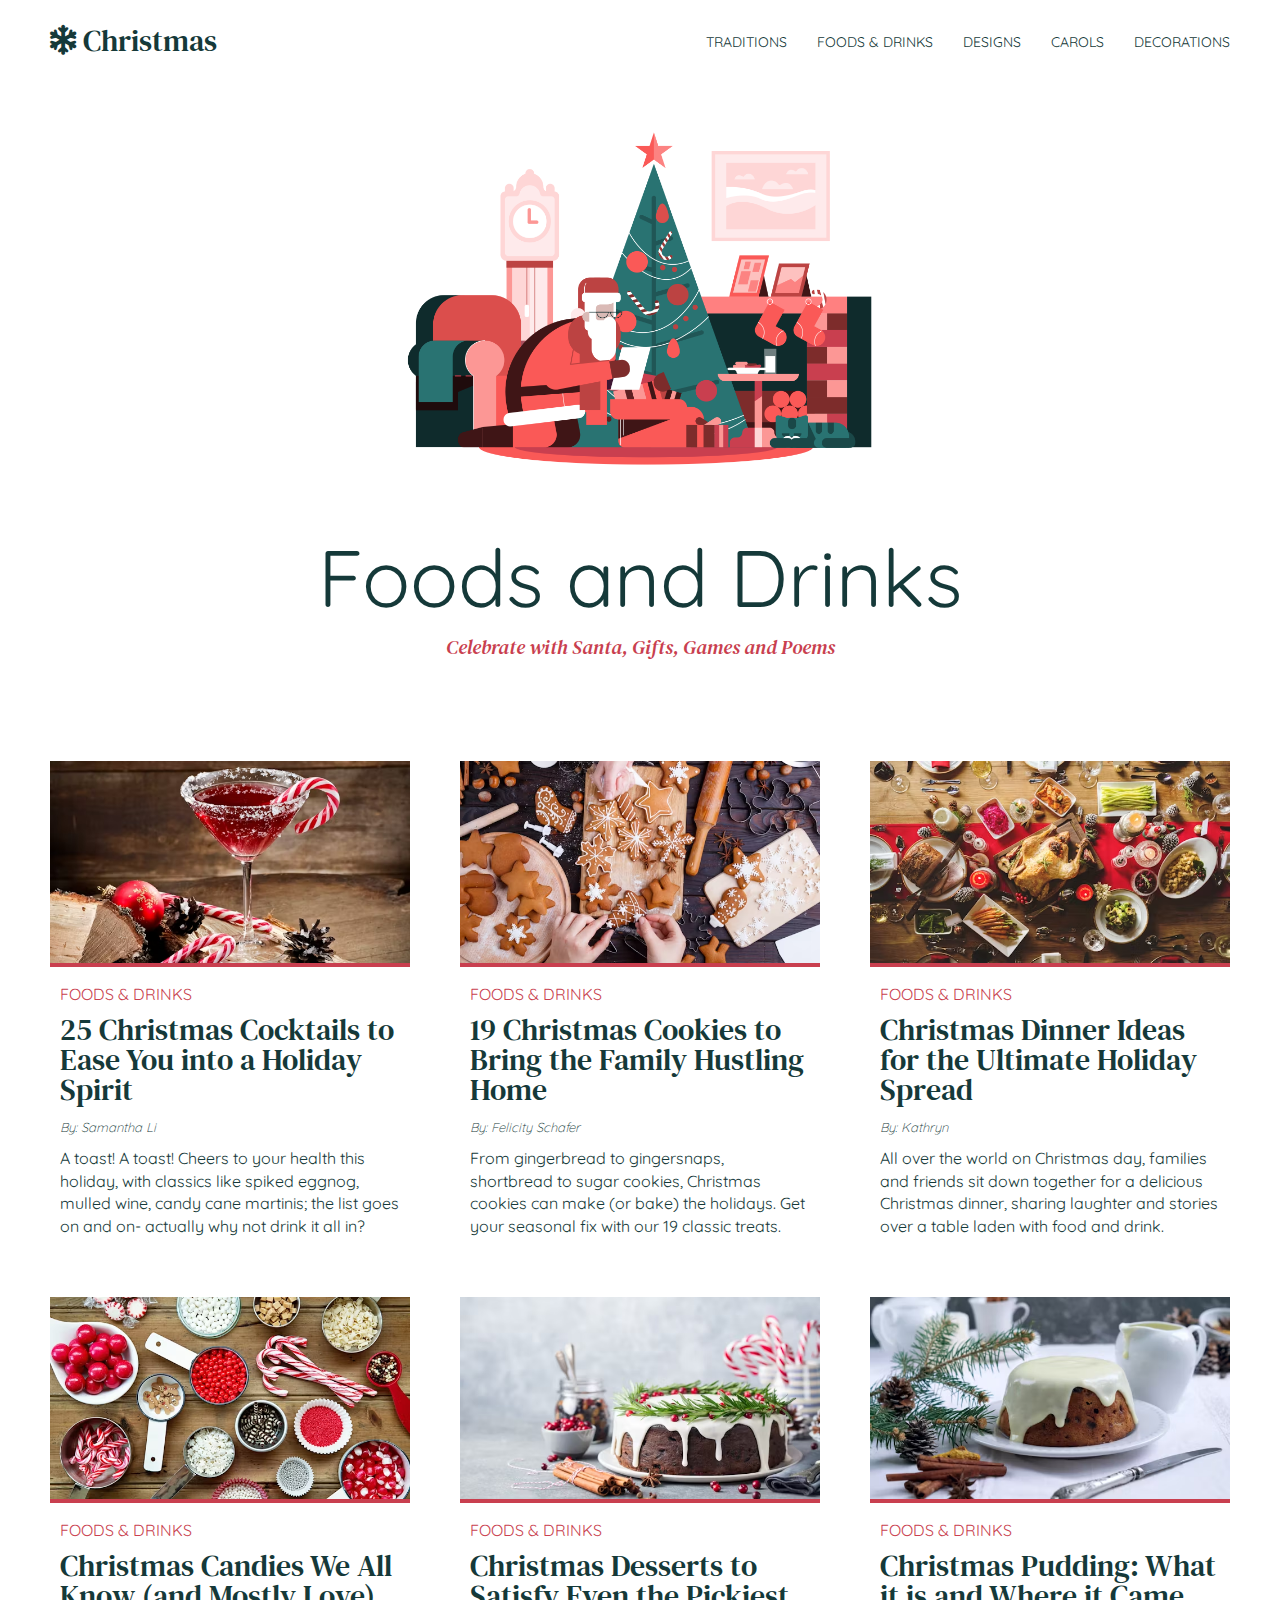
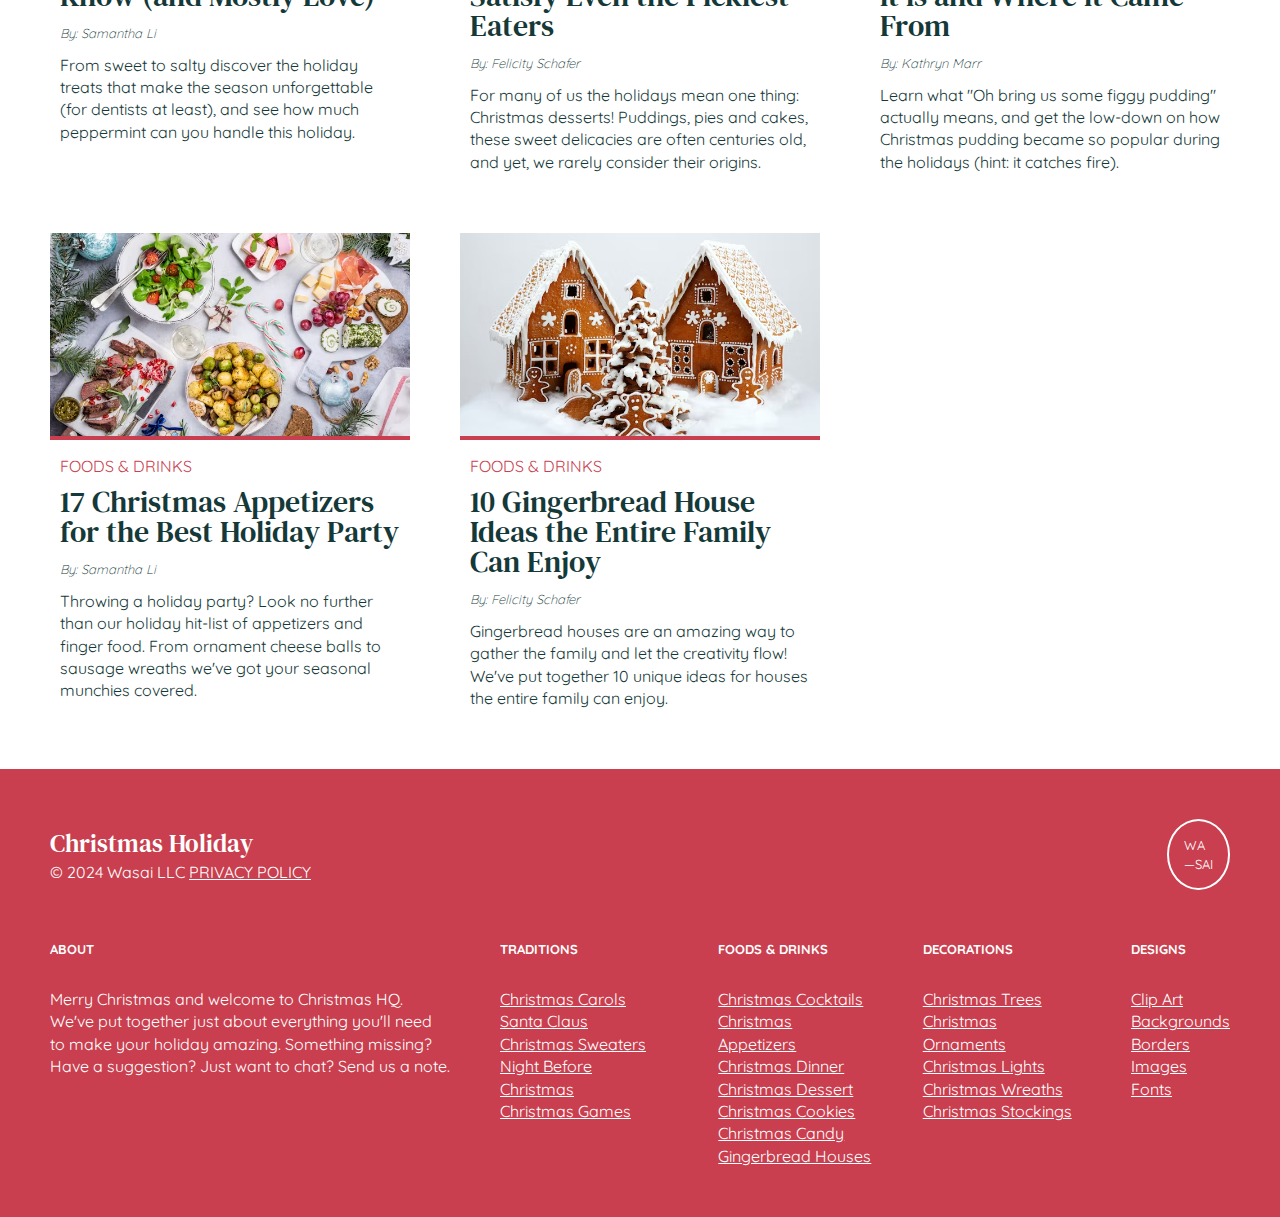
==== foods&drinks.html @ 4fa8f2dd "first commit" ====
<!DOCTYPE html>
<html lang="en">
  <head>
    <meta charset="UTF-8" />
    <meta name="viewport" content="width=device-width, initial-scale=1.0" />
    <title>Christmas Holiday</title>
    <link rel="icon" href="./IMG/logo.jpg" />
    <link rel="stylesheet" href="style.css" />
    <link
      rel="stylesheet"
      href="https://cdnjs.cloudflare.com/ajax/libs/font-awesome/6.7.1/css/all.min.css"
    />
  </head>
  <body>
    <!-- HEADER -->
    <header class="header">
      <div class="container">
        <div class="header__wrapper">
          <div class="header__logo">
            <a href="./index.html"
              ><i class="fa-solid fa-snowflake"></i> Christmas</a
            >
          </div>
          <ul class="header__nav">
            <li><a href="./tradition.html">Traditions</a></li>
            <li><a href="./foods&drinks.html">Foods & Drinks</a></li>
            <li><a href="./design.html" class="active">Designs</a></li>
            <li><a href="./carols.html">Carols</a></li>
            <li><a href="./decor.html">Decorations</a></li>
          </ul>
          <div class="toggle__menu">
            <span></span>
            <span></span>
            <span></span>
          </div>
        </div>
      </div>
    </header>

    <!-- BANNER -->
    <section class="foodsanddrinksBanner">
        <div class="container">
            <div class="foodsanddrinksBanner__wrapper">
                <img src="./IMG/christmas-traditions.png" alt="">
                <h1>Foods and Drinks</h1>
                <h2>
                    Celebrate with Santa, Gifts, Games and Poems
                </h2>
            </div>
        </div>
      </section>

    <!-- FOODS & DRINKS -->
     <section class="cards">
      <div class="container">
        <div class="card__wrapper">
              <div class="cards">
                <img src="./IMG/christmas-cocktails.avif" alt="" />
                <div class="card__details">
                  <span>FOODS & DRINKS</span>
                  <h3>
                    25 Christmas Cocktails to Ease You into a Holiday Spirit
                  </h3>
                  <small>By: Samantha Li</small>
                  <p>
                    A toast! A toast! Cheers to your health this holiday,
                    with classics like spiked eggnog, mulled wine,
                    candy cane martinis; the list goes on and on-
                    actually why not drink it all in?
                  </p>
                </div>
              </div>
              <div class="cards">
                <img src="./IMG/christmas-cookies.avif" alt="" />
                <div class="card__details">
                  <span>FOODS & DRINKS</span>
                  <h3>
                    19 Christmas Cookies to Bring the Family Hustling Home
                  </h3>
                  <small>By: Felicity Schafer</small>
                  <p>
                    From gingerbread to gingersnaps, shortbread to
                    sugar cookies, Christmas cookies can make (or
                    bake) the holidays. Get your seasonal fix with our
                    19 classic treats.
                  </p>
                </div>
              </div>
              <div class="cards">
                <img src="./IMG/christmas-dinner.avif" alt="" />
                <div class="card__details">
                  <span>FOODS & DRINKS</span>
                  <h3>
                    Christmas Dinner Ideas for the Ultimate Holiday Spread
                  </h3>
                  <small>By: Kathryn</small>
                  <p>
                    All over the world on Christmas day, families and
                    friends sit down together for a delicious Christmas
                    dinner, sharing laughter and stories over a table
                    laden with food and drink.
                  </p>
                </div>
              </div>
              <div class="cards">
                <img src="./IMG/christmas-candy.avif" alt="" />
                <div class="card__details">
                  <span>FOODS & DRINKS</span>
                  <h3>
                    Christmas Candies We All Know (and Mostly Love)
                  </h3>
                  <small>By: Samantha Li</small>
                  <p>
                    From sweet to salty discover the holiday treats
                    that make the season unforgettable (for dentists at
                    least), and see how much peppermint can you
                    handle this holiday.
                  </p>
                </div>
              </div>

              <div class="cards">
                <img src="./IMG/christmas-desserts.avif" alt="" />
                <div class="card__details">
                  <span>FOODS & DRINKS</span>
                  <h3>
                    Christmas Desserts to Satisfy Even the Pickiest Eaters
                  </h3>
                  <small>By: Felicity Schafer</small>
                  <p>
                    For many of us the holidays mean one thing:
                    Christmas desserts! Puddings, pies and cakes,
                    these sweet delicacies are often centuries old, and
                    yet, we rarely consider their origins.
                  </p>
                </div>
              </div>
              <div class="cards">
                <img src="./IMG/christmas-pudding.avif" alt="" />
                <div class="card__details">
                  <span>FOODS & DRINKS</span>
                  <h3>
                    Christmas Pudding: What it is and Where it Came From
                  </h3>
                  <small>By: Kathryn Marr</small>
                  <p>
                    Learn what "Oh bring us some figgy pudding"
                    actually means, and get the low-down on how
                    Christmas pudding became so popular during the
                    holidays (hint: it catches fire).
                  </p>
                </div>
              </div>
              <div class="cards">
                <img src="./IMG/christmas-appetizers.avif" alt="" />
                <div class="card__details">
                  <span>FOODS & DRINKS</span>
                  <h3>
                    17 Christmas Appetizers for the Best Holiday Party
                  </h3>
                  <small>By: Samantha Li</small>
                  <p>
                    Throwing a holiday party? Look no further than
                    our holiday hit-list of appetizers and finger food.
                    From ornament cheese balls to sausage wreaths
                    we've got your seasonal munchies covered.
                  </p>
                </div>
              </div>
              <div class="cards">
                <img src="./IMG/gingerbread-houses.avif" alt="" />
                <div class="card__details">
                  <span>FOODS & DRINKS</span>
                  <h3>
                    10 Gingerbread House Ideas the Entire Family Can Enjoy
                  </h3>
                  <small>By: Felicity Schafer</small>
                  <p>
                    Gingerbread houses are an amazing way to gather
                    the family and let the creativity flow! We've put
                    together 10 unique ideas for houses the entire
                    family can enjoy.
                  </p>
                </div>
              </div>
            </div>
          </div>
        </div>
      </div>
    </section>

    <!-- FOOTER -->
    <footer class="footer">
      <div class="container">
        <div class="footer__wrapper">
          <div class="footer__top">
            <ul>
              <li><h4>Christmas Holiday</h4></li>
              <li>© 2024 Wasai LLC <span>Privacy Policy</span></li>
            </ul>
            <p>
              WA <br />
              —SAI
            </p>
          </div>
          <div class="footer__links">
            <ul>
              <li><small>ABOUT</small></li>
              <li>
                <p>
                  Merry Christmas and welcome to Christmas HQ. We've put
                  together just about everything you'll need to make your
                  holiday amazing. Something missing? Have a suggestion? Just
                  want to chat? Send us a note.
                </p>
              </li>
            </ul>
            <div class="footer__links--a">
              <ul>
                <li><small>TRADITIONS</small></li>
                <li><a href="">Christmas Carols</a></li>
                <li><a href="">Santa Claus</a></li>
                <li><a href="">Christmas Sweaters</a></li>
                <li><a href="">Night Before Christmas</a></li>
                <li><a href="">Christmas Games</a></li>
              </ul>
              <ul>
                <li><small>FOODS & DRINKS</small></li>
                <li><a href="">Christmas Cocktails</a></li>
                <li><a href="">Christmas Appetizers</a></li>
                <li><a href="">Christmas Dinner</a></li>
                <li><a href="">Christmas Dessert</a></li>
                <li><a href="">Christmas Cookies</a></li>
                <li><a href="">Christmas Candy</a></li>
                <li><a href="">Gingerbread Houses</a></li>
              </ul>
            </div>
            <div class="footer__links--b">
              <ul>
                <li><small>DECORATIONS</small></li>
                <li><a href="">Christmas Trees</a></li>
                <li><a href="">Christmas Ornaments</a></li>
                <li><a href="">Christmas Lights</a></li>
                <li><a href="">Christmas Wreaths</a></li>
                <li><a href="">Christmas Stockings</a></li>
              </ul>
              <ul>
                <li><small>DESIGNS</small></li>
                <li><a href="">Clip Art</a></li>
                <li><a href="">Backgrounds</a></li>
                <li><a href="">Borders</a></li>
                <li><a href="">Images</a></li>
                <li><a href="">Fonts</a></li>
              </ul>
            </div>
          </div>
        </div>
      </div>
    </footer>

    <script src="./toggle__menu.js"></script>
  </body>
</html>
---- style.css ----
@import url("https://fonts.googleapis.com/css2?family=DM+Serif+Text:ital@0;1&family=Quicksand:wght@300..700&display=swap");

:root {
  --clr-primary: #153939;
  --clr-secondary: #c93f4f;
  --clr-dark: #2b2b2b;
  --clr-light: #fff;
  --font-primary: "Quicksand", sans-serif;
  --font-secondary: "DM Serif Text", sans-serif;
}

* {
  -webkit-box-sizing: border-box;
  -moz-box-sizing: border-box;
  box-sizing: border-box;
}
*:before,
*:after {
  -webkit-box-sizing: border-box;
  -moz-box-sizing: border-box;
  box-sizing: border-box;
}
html,
body,
div,
span,
applet,
object,
iframe,
h1,
h2,
h3,
h4,
h5,
h6,
p,
blockquote,
pre,
a,
abbr,
acronym,
address,
big,
cite,
code,
del,
dfn,
em,
font,
ins,
kbd,
q,
s,
samp,
small,
strike,
strong,
sub,
sup,
tt,
var,
dl,
dt,
dd,
ol,
ul,
li,
fieldset,
form,
label,
legend,
table,
caption,
tbody,
tfoot,
thead,
tr,
th,
td {
  border: 0;
  font-family: inherit;
  font-size: 100%;
  font-style: inherit;
  font-weight: inherit;
  margin: 0;
  outline: 0;
  padding: 0;
  vertical-align: baseline;
  scroll-behavior: smooth;
  list-style: none;
}
html {
  font-size: 62.5%;
  height: 100%;
}
body {
  color: var(--clr-dark);
  font-family: var(--font-primary);
  font-size: 1.6rem;
  overflow-x: hidden;
  line-height: 1.4;
}
table {
  border-collapse: collapse;
  border-spacing: 0;
}
article,
aside,
footer,
header,
nav,
section,
time {
  display: block;
}
a {
  text-decoration: none;
}
img {
  max-width: 100%;
}
.container {
  width: 100%;
  max-width: 140rem;
  margin: 0 auto;
  padding: 0 5rem;
}

/* HEADER */
.header {
  padding: 2rem 0;
  box-shadow: rgba(0, 0, 0, 0.24) 0px 3px 8px;
  background-color: var(--clr-light);
}
.header__wrapper {
  display: flex;
  justify-content: space-between;
  align-items: center;
}
.header__logo a {
  font-size: 3rem;
  font-family: var(--font-secondary);
  color: var(--clr-primary);
}
.header__nav {
  display: flex;
  gap: 3rem;
  text-transform: uppercase;
}
.header__nav li a {
  color: var(--clr-primary);
  font-size: 1.4rem;
  position: relative;
}
.header__nav li a::after {
  position: absolute;
  content: " ";
  width: 0;
  height: 3px;
  background-color: var(--clr-secondary);
  left: 0;
  bottom: -1rem;
  transition: all 0.3s ease;
}
.header__nav li a:hover::after,
.header__nav li a:active::after {
  width: 100%;
}

/* HEADER MOBILE */
.header .toggle__menu span {
  background-color: var(--clr-primary);
  width: 3rem;
  height: 0.3rem;
  display: block;
  border: 2px solid var(--clr-primary);
  border-radius: 1rem;
  transition: all 0.5s ease;
}
.header .toggle__menu {
  display: none;
}
@media screen and (max-width: 520px) {
  .header .toggle__menu {
    display: flex;  
    flex-direction: column;
    gap: 0.5rem;
  }
  .header {
    position: fixed;
    width: 100%;
    background-color: var(--clr-light);
    z-index: 99;
  }
  .header__nav {
    position: fixed;
    flex-direction: column;
    background-color: var(--clr-light);
    top: 0;
    text-align: center;
    justify-content: center;
    align-items: center;
    width: 100%;
    height: 100vh;
    margin-top: 22rem;
    transform: translateY(-14rem);
    z-index: 99;
    right: -100%;
    transform: all 0.5s ease;
  }
  .header__nav.open {
    right: 0;
  }
  .header__img {
    width: 10rem;
  }
  .header__nav li a {
    font-size: 2rem;
  }
  .header__nav li a:after {
    background-color: unset;
  }
  .header__nav li a:hover, 
  .header__nav li a.active {
    color: var(--clr-secondary);
  }
  .toggle__menu.open span:first-child {
    transform: translate(0, 6px) rotate(225deg);
    transition: all 0.5s ease;
  }
  .toggle__menu.open span:nth-child(2) {
    opacity: 0;
    transition: all 0.5s ease;
  }
  .toggle__menu.open span:last-child {
    transform: translate(0, -11px) rotate(-225deg);
    transition: all 0.5s ease;
  }
}

/* HOME BANNER */
.homeBanner {
  padding-top: 7rem;
  background-color: var(--clr-primary);
  height: 72rem;
}
.homeBanner__wrapper h1 {
  font-family: var(--font-secondary);
  color: var(--clr-light);
  font-size: 8rem;
  text-align: center;
  margin-bottom: 5rem;
}
.homeBanner__wrapper p {
  max-width: 60rem;
  color: var(--clr-light);
  margin: 0 auto;
  text-align: center;
}
.homeBanner img {
  margin: 10rem 0;
  width: 100%;
}

/* HOME BANNER MOBILE */
@media screen and (max-width: 520px) {
  .homeBanner {
   padding-top: 10rem;
   height: 50rem;
  }
  .homeBanner h1 {
   font-size: 3rem;
  }
  .homeBanner img {
   margin-top: 10rem;
   margin-bottom: 0;
  }
  .homeBanner p {
    max-width: 40rem;
  }
}

/* HOME HOLIDAY */
.homeHoliday {
  padding-top: 5rem;
  margin-top: 10rem;
}
.homeHoliday__wrapper {
  display: grid;
  grid-template-columns: 2.5fr 1fr;
  gap: 5rem;
}
.homeHoliday__left {
  border-right: 1px solid rgba(18, 17, 17, 0.1);
  padding-right: 5rem;
}
.homeHoliday__left small {
  color: var(--clr-secondary);
  font-size: 1.4rem;
  font-weight: 500;
}
.homeHoliday__left h2 {
  font-size: 5rem;
  font-family: var(--font-secondary);
  color: var(--clr-primary);
  line-height: 5rem;
  max-width: 50rem;
  padding: 1.3rem 0;
}
.homeHoliday__cards {
  padding: 5rem 0;
  display: grid;
  grid-template-columns: 1fr 1fr;
  gap: 3rem;
}
.homeHoliday__right {
  margin-top: 70rem;
}
.homeHoliday__right h4 {
  font-size: 2.5rem;
  margin-bottom: 2rem;
  color: var(--clr-primary);
}

/* HOME HOLIDAY MOBILE */
@media screen and (max-width: 520px) {
  .homeHoliday__left h2 {
    font-size: 3rem;
    line-height: 4rem;
}
  .homeHoliday__cards {
    grid-template-columns: 1fr;
    gap: 3rem;
  }
  .homeHoliday__wrapper {
    grid-template-columns: 1fr;
    gap: unset;
  }
  .homeHoliday__left {
    border-right: unset;
    padding-right: unset;
  }
  .homeHoliday__right,
  .homeHoliday {
    margin-top: unset;
  }
}


/* HOME DESIGN */
.homeDesign {
  padding: 5rem 0;
  margin-bottom: 10rem;
}
.homeDesign__wrapper {
  background-color: var(--clr-secondary);
  color: var(--clr-light);
  height: 68rem;
  padding: 5rem 7rem;
  text-align: center;
  position: relative;
}
.homeDesign__details small {
  font-size: 1.3rem;
}
.homeDesign__details h2 {
  font-size: 5rem;
  font-family: var(--font-secondary);
  margin-bottom: 3rem;
}
.homeDesign__details p {
  max-width: 60rem;
  margin: 0 auto;
}
.homeDesign__img {
  margin-bottom: 8.1rem;
}
.homeDesign__img img:first-child {
  position: absolute;
  left: 10rem;
  top: 7rem;
  width: 25rem;
}
.homeDesign__img img:last-child {
  position: absolute;
  right: 10rem;
  top: 7rem;
  width: 25rem;
}
.homeDesign__content {
  border-top: 4px solid var(--clr-secondary);
  background-color: var(--clr-light);
  box-shadow: rgba(149, 157, 165, 0.2) 0px 8px 24px;
  display: flex;
}
.homeDesign__card {
  display: flex;
  flex-direction: column;
  gap: 2rem;
  color: var(--clr-dark);
  padding: 3rem 2rem;
  text-align: left;
  border-right: 1px solid rgba(18, 17, 17, 0.1);
}
.homeDesign__card h4 {
  font-family: var(--font-secondary);
  font-size: 2.5rem;
}
.homeDesign__card small {
  font-size: 1.3rem;
}

/* HOME DESIGN MOBILE */
@media screen and (max-width: 520px) {
  .homeDesign__img {
    display: none;
  }
  .homeDesign__content {
    margin-top: 5rem;
    flex-direction: column;
    background-color: unset;
    box-shadow: unset;
  }
  .homeDesign__wrapper {
    height: 100%;
  }
  .homeDesign__card {
    background-color: var(--clr-light);
    margin-bottom: 2rem;
    box-shadow: rgba(149, 157, 165, 0.2) 0px 8px 24px;
  }
  .homeDesign__details h2 {
    font-size: 3rem;
  }
}

/* HOME TRADITION */
.homeTradition {
  padding: 5rem 0;
}
.homeTradition__wrapper {
  display: grid;
  grid-template-columns: 2.5fr 1.3fr;
  gap: 5rem;
}
.homeTradition__item {
  display: flex;
  align-items: center;
  gap: 3rem;
  margin-bottom: 3.5rem;
}
.homeTradition__item img {
  width: 35rem;
}
.homeTradition__item span {
  color: var(--clr-secondary);
  font-size: 1.4rem;
  font-weight: 500;
}
.homeTradition__item h4 {
  font-size: 2.5rem;
  font-family: var(--font-secondary);
  line-height: 3rem;
  color: var(--clr-primary);
}
.homeTradition__item small {
  font-size: 1.3rem;
  font-style: italic;
  font-weight: 200;
  color: var(--clr-primary);
}
.homeTradition__item p {
  margin-top: 1rem;
  color: var(--clr-primary);
}
.homeTradition__item--title {
  margin-bottom: 2rem;
}
.homeTradition__mail {
  border-image: url(./IMG/border.png) 5 fill;
  height: 67rem;
  display: flex;
  flex-direction: column;
  align-items: center;
  justify-content: center;
}
.homeTradition__mail small {
  color: var(--clr-primary);
  font-family: var(--font-secondary);
  font-size: 1.3rem;
}
.homeTradition__mail h2 {
  color: var(--clr-primary);
  font-family: var(--font-secondary);
  font-size: 5rem;
  margin: 1rem 0;
}
.homeTradition__mail--info {
  display: flex;
  flex-direction: column;
  gap: 1rem;
  padding: 2rem 0;
}
.homeTradition__mail--info input {
  padding: 1rem 2rem;
  outline-color: var(--clr-primary);
}
.homeTradition__mail--info input::placeholder {
  color: var(--clr-primary);
}
.homeTradition__flakes {
  color: var(--clr-primary);
  position: relative;
}
.flakes-1 {
  position: absolute;
  font-size: 5rem;
  left: 16rem;
  top: 30rem;
  clip-path: rect(10px 19px 90% 0%);
}
.flakes-2 {
  position: absolute;
  font-size: 5rem;
  bottom: 13.2rem;
  right: 12rem;
  clip-path: rect(30px 50px 90% 0%);
}
.flakes-3 {
  position: absolute;
  font-size: 3rem;
  top: 25rem;
  right: 10rem;
}
.flakes-4 {
  position: absolute;
  font-size: 3rem;
  bottom: 10rem;
  left: 10rem;
}
.flakes-5 {
  position: absolute;
  font-size: 2rem;
  bottom: 5rem;
  right: 10rem;
}

/* HOME TRADITION MOBILE */
@media screen and (max-width: 520px) {
  .homeTradition__wrapper {
    grid-template-columns: 1fr;
  }
  .homeTradition__item {
    flex-direction: column;
  }
  .homeTradition__item img {
    width: 100%;
  }
  .flakes-1 {
    left: 14rem;
  }
}

/* HOME CAROLS */
.homeCarols {
  padding: 5rem 0;
  margin-bottom: 10rem;
}
.homeCarols__wrapper {
  background-color: var(--clr-secondary);
  color: var(--clr-light);
  height: 55rem;
  padding: 5rem 7rem;
  text-align: center;
  position: relative;
}
.homeCarols__details small {
  font-size: 1.3rem;
}
.homeCarols__details h2 {
  font-size: 5rem;
  font-family: var(--font-secondary);
  margin-bottom: 3rem;
}
.homeCarols__details p {
  max-width: 60rem;
  margin: 0 auto;
}
.homeCarols__img {
  margin-bottom: 8.1rem;
}
.homeCarols__img img:first-child {
  position: absolute;
  left: 10rem;
  top: 7rem;
  width: 25rem;
}
.homeCarols__img img:last-child {
  position: absolute;
  right: 10rem;
  top: 7rem;
  width: 25rem;
}
.homeCarols__content {
  border-top: 4px solid var(--clr-secondary);
  background-color: var(--clr-light);
  box-shadow: rgba(149, 157, 165, 0.2) 0px 8px 24px;
  display: flex;
}
.homeCarols__item {
  padding: 2rem 3rem;
  border-right: 1px solid rgba(18, 17, 17, 0.1);
}
.homeCarols__item:last-child {
  border-right: none;
}
.homeCarols__item ul {
  color: var(--clr-primary);
  display: flex;
  align-items: center;
  text-align: left;
  gap: 1rem;
  margin-bottom: 3rem;
}
.homeCarols__item ul:last-child{
  margin-bottom: 0;
}
.homeCarols__item span {
  padding: 0.7rem 1.3rem;
  letter-spacing: -0.1rem;
  background-color: var(--clr-secondary);
  color: var(--clr-light);
  border-radius: 100%;
}
.homeCarols__item p {
  font-family: var(--font-secondary);
  color: var(--clr-primary);
  line-height: 1.5rem;
}
.homeCarols__item small {
  color: var(--clr-primary);
  font-size: 1.2rem;
}

/* HOME CAROLS MOBILE */
@media screen and (max-width: 520px) {
  .homeCarols__img {
    display: none;
  }
  .homeCarols__details h2 {
    font-size: 3rem;
  }
  .homeCarols__content {
    margin-top: 5rem;
    flex-direction: column;
    background-color: unset;
    box-shadow: unset;
  }
  .homeCarols__wrapper {
    height: 100%;
  }
  .homeCarols__item {
    border-right: unset;
    background-color: var(--clr-light);
    margin-bottom: 2rem;
  }
  .homeCarols {
    margin-bottom: unset;
  }
}

/* HOME DECORATIONS */
.homeDecorations {
  padding-top: 5rem;
  margin-top: 10rem;
}
.homeDecorations__wrapper {
  display: grid;
  grid-template-columns: 2.5fr 1fr;
  gap: 5rem;
}
.homeDecorations__left {
  border-right: 1px solid rgba(18, 17, 17, 0.1);
  padding-right: 5rem;
}
.homeDecorations__left small {
  color: var(--clr-secondary);
  font-size: 1.4rem;
  font-weight: 500;
}
.homeDecorations__left h2 {
  font-size: 3rem;
  font-family: var(--font-secondary);
  color: var(--clr-primary);
  line-height: 3rem;
  max-width: 70rem;
  padding: 1.3rem 0;
}
.homeDecorations__cards {
  padding: 5rem 0;
  display: grid;
  grid-template-columns: 1fr 1fr;
  gap: 3rem;
}
.homeDecorations__right {
  margin-top: 0rem;
}
.homeDecorations__right h3 {
  font-size: 2.5rem;
  margin-bottom: 2rem;
  color: var(--clr-primary);
}
.homeDecorations__right h4 {
  font-size: 1.7rem;
  font-family: var(--font-secondary);
  margin-bottom: rem;
  color: var(--clr-dark);
}

/* HOME DECORATIONS MOBILE */
@media screen and (max-width: 520px) {
 .homeDecorations__left h2 {
   font-size: 3rem;
   line-height: 3rem;
  }
  .homeDecorations__cards {
   grid-template-columns: 1fr;
   gap: 3rem;
  }
  .homeDecorations__wrapper {
   grid-template-columns: 1fr;
   gap: unset;
  }
  .homeDecorations__left {
    border-right: unset;
    padding-right: unset;
  }
  .homeDecorations {
    margin-top: unset;
  }
}

/* FOOTER */
.footer {
  padding: 5rem 0;
  background-color: var(--clr-secondary);
  color: var(--clr-light);
}
.footer__top {
  display: flex;
  justify-content: space-between;
  align-items: center;
  margin-bottom: 5rem;
}
.footer__top h4 {
  font-size: 2.5rem;
  font-family: var(--font-secondary);
}
.footer__top p {
  border: 2px solid var(--clr-light);
  padding: 1.5rem;
  border-radius: 50%;
  font-size: 1.3rem;
}
.footer__top span {
  text-decoration: underline;
  text-transform: uppercase;
}
.footer__links {
  display: flex;
  gap: 5rem;
}
.footer__links ul:first-child {
  max-width: 40rem;
}
.footer__links ul li:first-child {
  margin-bottom: 3rem;
  font-size: 1.3rem;
  font-weight: 700;
}
.footer__links--a ul li a,
.footer__links--b ul li a {
  text-decoration: underline;
  color: var(--clr-light);
}
.footer__links--a,
.footer__links--b {
  display: flex;
  gap: 5rem;
}

/* FOOTER MOBILE */
@media screen and (max-width: 520px) {
  .footer__links {
    flex-direction: column;
    justify-content: center;
  }
}

/* DESIGN BANNER */
.designBanner {
  padding: 5rem 0;
}
.designBanner__wrapper {
  display: flex;
  flex-direction: column;
  align-items: center;
  justify-content: center;
}
.designBanner h1 {
  font-size: 8rem;
  color: var(--clr-primary);
  letter-spacing: -0.5rem;
}
.designBanner h5 {
  color: var(--clr-secondary);
  font-style: italic;
  font-weight: 200;
  font-size: 2rem;
  font-family: var(--font-secondary);
  max-width: 48rem;
  text-align: center;
}

/* DESIGN ART */
.art {
  padding: 5rem 0;
}
.art h2 {
  font-family: var(--font-secondary);
  font-size: 5rem;
  text-align: center;
}
.art__title {
  padding-top: 5rem;
  display: flex;
  justify-content: center;
  color: var(--clr-light);
}
.art__wrapper {
  background-color: var(--clr-secondary);
  height: 60rem;
  margin-bottom: 10rem;
}
.grid {
  box-shadow: rgba(14, 30, 37, 0.12) 0px 2px 4px 0px,
    rgba(14, 30, 37, 0.32) 0px 2px 16px 0px;
    background-color: var(--clr-light);
    display: flex;
    flex-direction: column;
    align-items: start;
    transition: all 0.5s ease;
    z-index: 1;
}
.grid:hover {
  transform: translateY(-2rem);
  transition: all 0.5s ease;
}
.grid img {
  display: block;
  width: 100%;
  height: 100%;
  z-index: 99;
  transition: all 0.5s ease;
  object-fit: cover;
  overflow: hidden;
  border-bottom: 4px solid var(--clr-secondary);
}
.grid__text {
  padding: 1rem;
  background-color: var(--clr-light);
}
.grid__text h5 {
  font-family: var(--font-secondary);
  font-size: 2rem;
  color: var(--clr-primary);
}
.grid__text a {
  font-size: 1.2rem;
  color: var(--clr-secondary);
}
.art--a {
  grid-area: a;
}
.art--b {
  grid-area: b;
}
.art--c {
  grid-area: c;
}
.art--d {
  grid-area: d;
}
.art--e {
  grid-area: e;
}
.art--f {
  grid-area: f;
}
.art--g {
  grid-area: g;
}
.art__content {
  padding: 5rem;
  display: grid;
  grid-template-areas: 
  "a c e e f"
  "b d e e g";
  gap: 3rem;
  place-content: center;
}
.art--e h2 {
  font-family: var(--font-secondary);
  color: var(--clr-primary);
  font-size: 5rem;
  text-align: left;
  line-height: 7rem;
}
.art--e > .grid__text {
  padding: 2rem;
}
.art--g {
  display: flex;
  flex-direction: column;
  justify-content: center;
  align-items: center;
  color: var(--clr-secondary);
  background-color: var(--clr-light);
}
.art--g:hover {
  color: var(--clr-light);
  background-color: var(--clr-secondary);
}
.art--g h3 {
  font-size: 3rem;
  font-family: var(--font-secondary);
}

/* DESIGN ART - MOBILE */
@media screen and (max-width:520px) {
  .desgnBanner {
    padding-top: 10rem;
  }
  .designBanner h1 {
    font-size: 4rem;
    margin-bottom: 1rem;
    letter-spacing: unset;
  }
  .art {
    padding: 2.5rem 0;
  }
  .art__wrapper {
    height: 100%;
    margin-bottom: unset;
  }
  .art__content {
    grid-template-areas: "a" "b" "c" "d" "e" "f" "g";
  }
  .art--e h2 {
    font-size: 2rem;
    line-height: unset;
  }
  .art--e > .grid__text {
    padding: 1rem;
  }
  .grid:hover {
    transform: unset;
  }
}

/* TRADITION */
.traditionBanner {
  padding-top: 0rem;
  background-color: var(--clr-light);
  margin-bottom: 10rem;
}
.traditionBanner__wrapper h1 {
  font-family: var(--font-primary);
  color: var(--clr-primary);
  font-size: 8rem;
  text-align: center;
  margin-bottom: 0rem;
}
.traditionBanner__wrapper h2 {
  font-family: var(--font-secondary);
  color: var(--clr-secondary);
  font-size: 2rem;
  text-align: center;
  margin-bottom: 5rem;
  font-style: italic;
}
.traditionBanner__wrapper {
  max-width: 100rem;
  color: var(--clr-light);
  margin: 0 auto;
  text-align: center;
}
.traditionBanner img {
  margin: 5rem 0;
  width: 50%;
}
.card__wrapper {
 display: grid;
 grid-template-columns: 1fr 1fr 1fr;
 gap: 5rem;
 margin-bottom: 5rem;
}

/* TRADITION - MOBILE */
@media screen and (max-width:520px) {
  .traditionBanner img {
    margin-top: 10rem;
    width: 100%
  }
  .traditionBanner__wrapper h1 {
  font-size: 4rem;
  }
  .traditionBanner__wrapper h2 {
    font-size: 2rem;
  }
   .card__wrapper {
    grid-template-columns: 1fr;
    gap: unset;
  }
   .card__wrapper p {
   margin-bottom: 5rem;
  }
}

/* CAROLS */
.carolsBanner {
  padding-top: 0rem;
  background-color: var(--clr-light);
  margin-bottom: 10rem;
}
.carolsBanner__wrapper h1 {
  font-family: var(--font-primary);
  color: var(--clr-primary);
  font-size: 8rem;
  text-align: center;
  margin-bottom: 0rem;
}
.carolsBanner__wrapper h2 {
  font-family: var(--font-secondary);
  color: var(--clr-secondary);
  font-size: 2rem;
  text-align: center;
  margin-bottom: 5rem;
  font-style: italic;
}
.carolsBanner__wrapper {
  max-width: 100rem;
  color: var(--clr-light);
  margin: 0 auto;
  text-align: center;
}
.carolsBanner img {
  margin: 5rem 0;
  width: 50%;
}
.carols__wrapper {
 display: grid;
 grid-template-columns: 1fr 1fr 1fr;
 gap: 5rem;
 margin-bottom: 5rem;
}

/* CAROLS - MOBILE */
@media screen and (max-width:520px) {
  .carolsBanner img {
    margin-top: 10rem;
    width: 100%
  }
  .carolsBanner__wrapper h1 {
  font-size: 4rem;
  }
  .carolsBanner__wrapper h2 {
    font-size: 2rem;
  }
  .carols__wrapper {
    grid-template-columns: 1fr;
    gap: unset;
  }
  .carols__wrapper p {
   margin-bottom: 5rem;
  }
}

/* FOODS & DRINKS */
.foodsanddrinksBanner {
  padding-top: 0rem;
  background-color: var(--clr-light);
  margin-bottom: 10rem;
}
.foodsanddrinksBanner__wrapper h1 {
  font-family: var(--font-primary);
  color: var(--clr-primary);
  font-size: 8rem;
  text-align: center;
  margin-bottom: 0rem;
}
.foodsanddrinksBanner__wrapper h2 {
  font-family: var(--font-secondary);
  color: var(--clr-secondary);
  font-size: 2rem;
  text-align: center;
  margin-bottom: 5rem;
  font-style: italic;
}
.foodsanddrinksBanner__wrapper {
  max-width: 100rem;
  color: var(--clr-light);
  margin: 0 auto;
  text-align: center;
}
.foodsanddrinksBanner img {
  margin: 5rem 0;
  width: 50%;
}
.card__wrapper {
 display: grid;
 grid-template-columns: 1fr 1fr 1fr;
 gap: 5rem;
 margin-bottom: 5rem;
}

/* FOODS & DRINKS - MOBILE */
@media screen and (max-width:520px) {
  .foodsanddrinksBanner img {
    margin-top: 10rem;
    width: 100%
  }
  .foodsanddrinksBanner__wrapper h1 {
  font-size: 4rem;
  }
  .foodsanddrinksBanner__wrapper h2 {
    font-size: 2rem;
  }
  .card__wrapper {
    grid-template-columns: 1fr;
    gap: unset;
  }
  .card__wrapper p {
   margin-bottom: 5rem;
  }
}

/* DECORATIONS */
.decorBanner {
  padding-top: 0rem;
  background-color: var(--clr-light);
  margin-bottom: 10rem;
}
.decorBanner__wrapper h1 {
  font-family: var(--font-primary);
  color: var(--clr-primary);
  font-size: 8rem;
  text-align: center;
  margin-bottom: 0rem;
}
.decorBanner__wrapper h2 {
  font-family: var(--font-secondary);
  color: var(--clr-secondary);
  font-size: 2rem;
  text-align: center;
  margin-bottom: 5rem;
  font-style: italic;
}
.decorBanner__wrapper {
  max-width: 100rem;
  color: var(--clr-light);
  margin: 0 auto;
  text-align: center;
}
.decorBanner img {
  margin: 5rem 0;
  width: 50%;
}
.card__wrapper {
 display: grid;
 grid-template-columns: 1fr 1fr 1fr;
 gap: 5rem;
 margin-bottom: 5rem;
}
.cards img {
  border-bottom: 4px solid var(--clr-secondary);
}

/* DECOR - MOBILE */
@media screen and (max-width:520px) {
  .decorBanner img {
    margin-top: 10rem;
    width: 100%
  }
  .decorBanner__wrapper h1 {
  font-size: 5rem;
  }
  .decorBanner__wrapper h2 {
    font-size: 2rem;
  }
  .card__wrapper {
    grid-template-columns: 1fr;
    gap: unset;
  }
  .card__wrapper p {
   margin-bottom: 5rem;
  }
}


/* REPEATABLE PATTERNS */
.btn {
  background-color: transparent;
  color: transparent;
}
.btn.bg--red {
  padding: 1rem 3rem;
  background-color: var(--clr-secondary);
  font-size: 1.2rem;
  text-align: center;
  color: var(--clr-light);
  transition: all 0.5s ease-in-out;
  transition-delay: 0.5s;
}
.btn.bgn--red:hover span {
  position: relative;
  left: 0.5rem;
  transition: all 0.5s ease-in-out;
  transition-delay: 0.5s;
}
.btn.bg--green {
  padding: 1rem 1.5rem;
  background-color: var(--clr-primary);
  font-size: 1.2rem;
  color: var(--clr-light);
  transition: all 0.5s ease-in-out;
  transition-delay: 0.5s;
}

p > span {
  text-decoration: underline;
}
/* card */
.card img {
  border-bottom: 4px solid var(--clr-secondary);
}
.card__details {
  padding: 1rem;
}
.card__details span {
  color: var(--clr-secondary);
}
.card__details h3 {
  font-size: 3rem;
  line-height: 3rem;
  font-family: var(--font-secondary);
  color: var(--clr-primary);
  padding: 1rem 0;
}
.card__details small {
  font-size: 1.3rem;
  font-style: italic;
  font-weight: 200;
  color: var(--clr-primary);
}
.card__details p {
  color: var(--clr-primary);
  margin-top: 1rem;
}
/* ITEM */
.item {
  display: flex;
  align-items: center;
  gap: 3rem;
  margin-bottom: 2rem;
}
.item img {
  width: 10rem;
  height: 10rem;
  object-fit: cover;
}
.item__details h5 {
  font: 2rem;
  font-family: var(--font-secondary);
  line-height: 2rem;
  margin-bottom: 0.5rem;
}
.item__details small {
  font-size: 1.3rem;
  font-style: italic;
  font-weight: 200;
  color: var(--clr-primary);
}
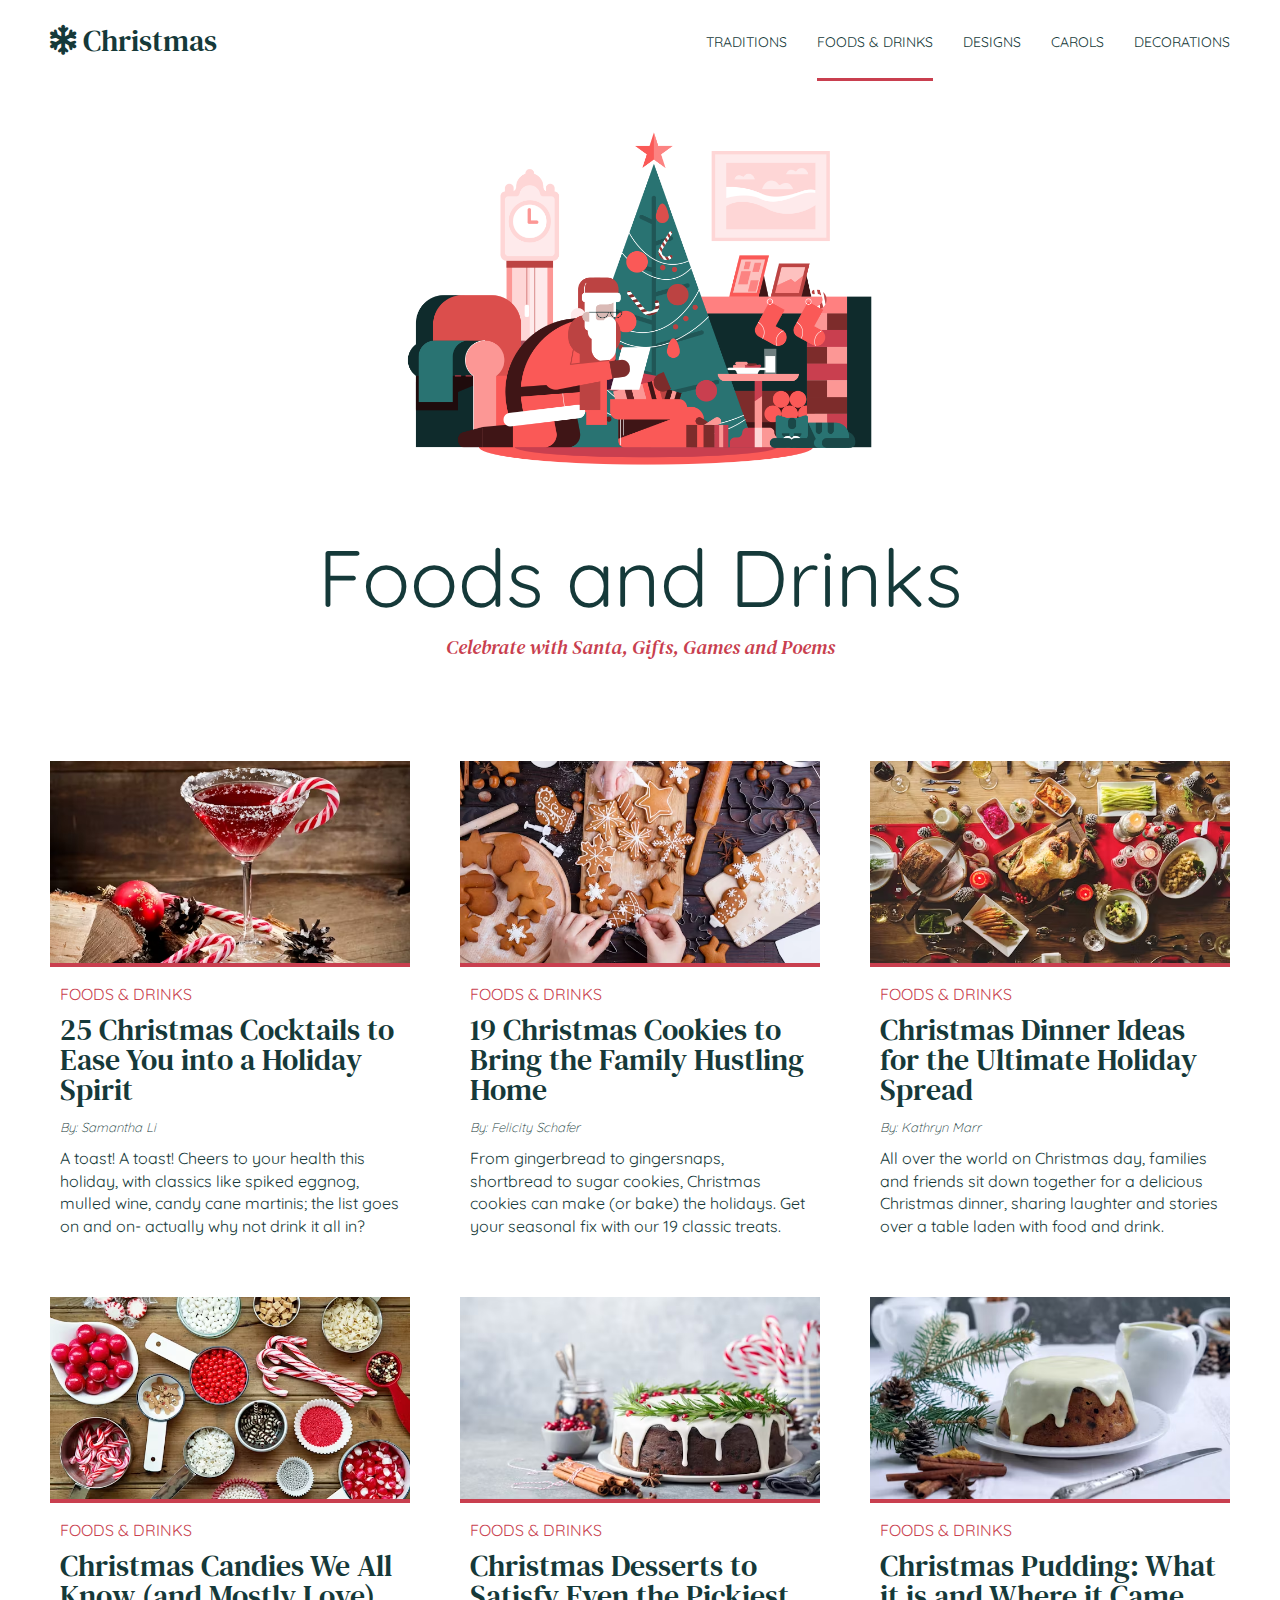
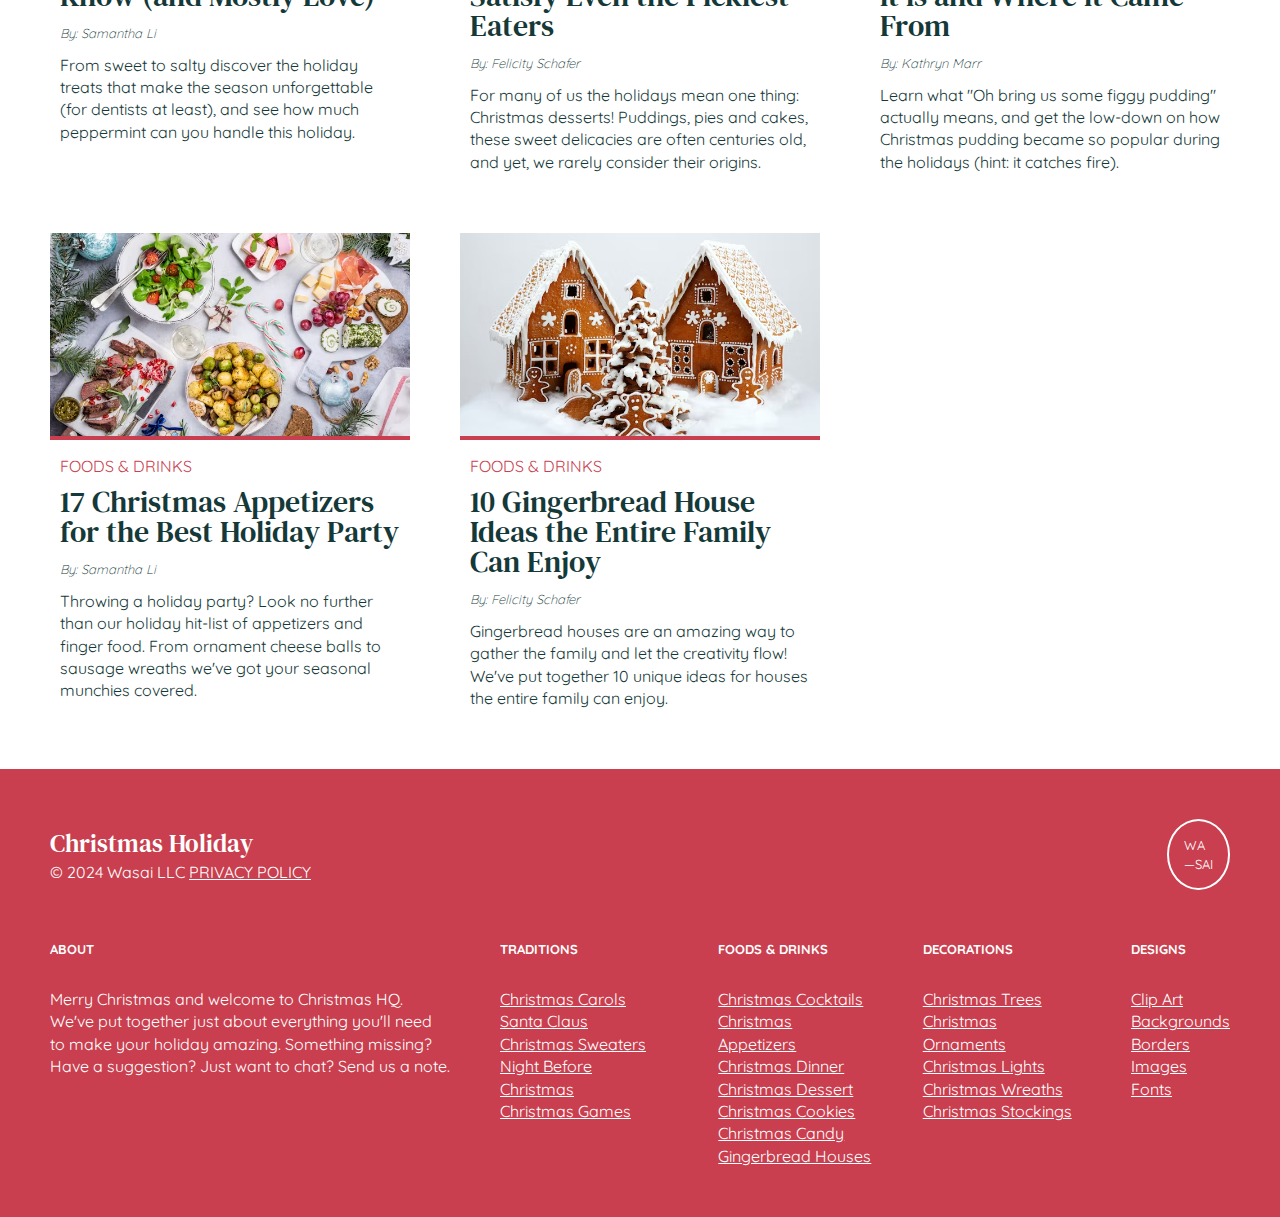
==== commit 7736f92c: "update" ====
--- a/foods&drinks.html
+++ b/foods&drinks.html
@@ -23,8 +23,8 @@
           </div>
           <ul class="header__nav">
             <li><a href="./tradition.html">Traditions</a></li>
-            <li><a href="./foods&drinks.html">Foods & Drinks</a></li>
-            <li><a href="./design.html" class="active">Designs</a></li>
+            <li><a href="./foods&drinks.html" class="active">Foods & Drinks</a></li>
+            <li><a href="./design.html" >Designs</a></li>
             <li><a href="./carols.html">Carols</a></li>
             <li><a href="./decor.html">Decorations</a></li>
           </ul>
@@ -93,7 +93,7 @@
                   <h3>
                     Christmas Dinner Ideas for the Ultimate Holiday Spread
                   </h3>
-                  <small>By: Kathryn</small>
+                  <small>By: Kathryn Marr</small>
                   <p>
                     All over the world on Christmas day, families and
                     friends sit down together for a delicious Christmas
--- a/style.css
+++ b/style.css
@@ -159,11 +159,11 @@
   height: 3px;
   background-color: var(--clr-secondary);
   left: 0;
-  bottom: -1rem;
+  bottom: -3rem;
   transition: all 0.3s ease;
 }
 .header__nav li a:hover::after,
-.header__nav li a:active::after {
+.header__nav li a.active::after {
   width: 100%;
 }
 
@@ -713,7 +713,7 @@
 .homeDecorations__right h4 {
   font-size: 1.7rem;
   font-family: var(--font-secondary);
-  margin-bottom: rem;
+  margin-bottom: 0.5rem;
   color: var(--clr-dark);
 }
 
@@ -811,6 +811,7 @@
   font-size: 8rem;
   color: var(--clr-primary);
   letter-spacing: -0.5rem;
+  margin-top: 5rem;
 }
 .designBanner h5 {
   color: var(--clr-secondary);
@@ -1123,6 +1124,9 @@
  gap: 5rem;
  margin-bottom: 5rem;
 }
+.cards img {
+  border-bottom: 4px solid var(--clr-secondary);
+}
 
 /* FOODS & DRINKS - MOBILE */
 @media screen and (max-width:520px) {
